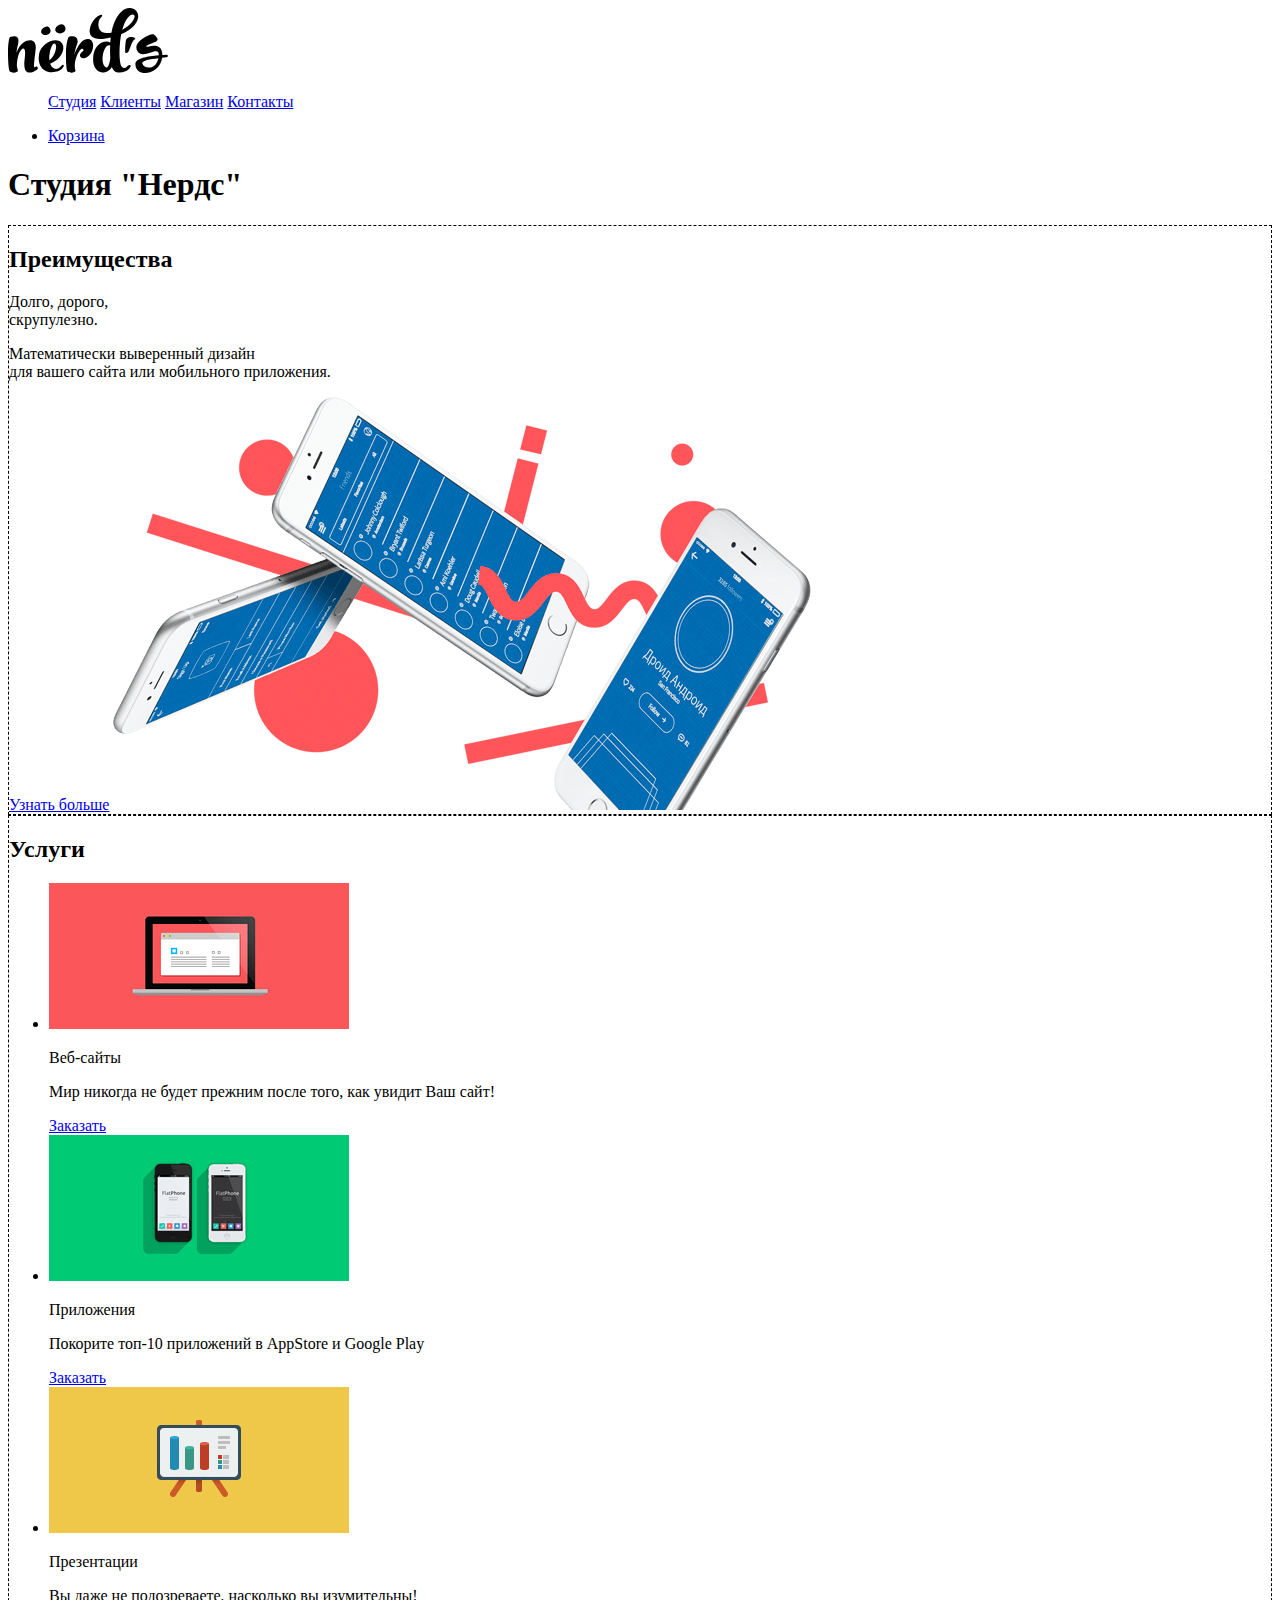
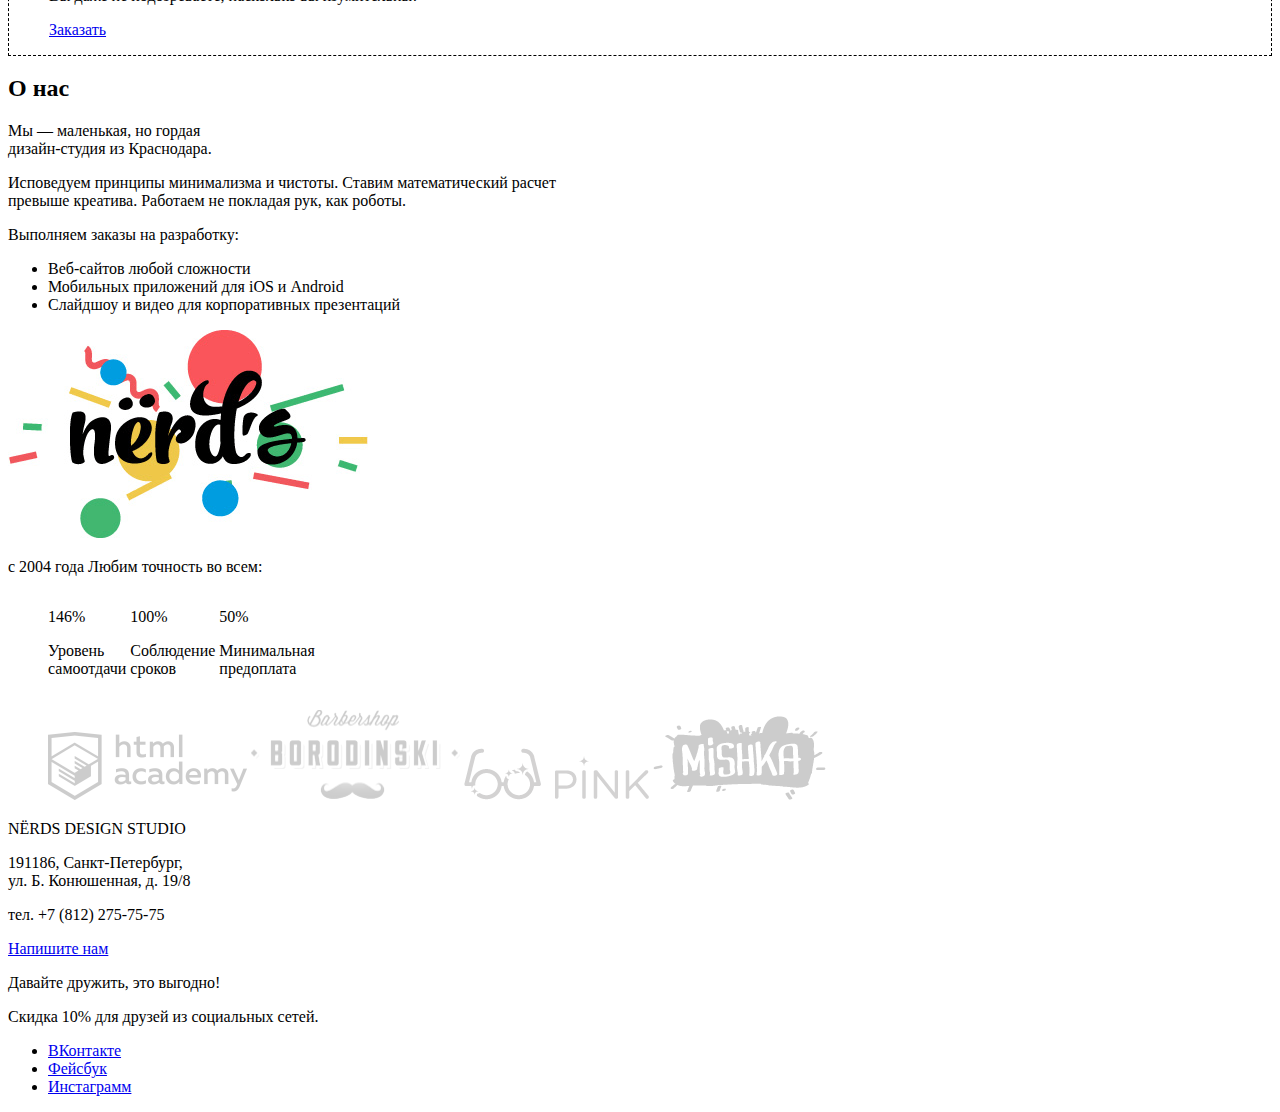
==== index.html @ 36b3d634 "Сделал разметку index.html" ====
<!DOCTYPE html>
<html lang="ru">
<head>
    <meta charset="UTF-8">
    <title>Nerds</title>
    <link rel="stylesheet" href="style.css">
</head>
<body>
    <header class="main-header">
        <a class="main-header-logo" href="index.html">
            <img src="img/logo.svg" width="160" height="65" alt="Логотип студии Нердс">
        </a>
        <nav class="main-navigation">
            <ul class="site-navigation">
                <li><a href="#">Студия</a></li>
                <li><a href="#">Клиенты</a></li>
                <li><a href="#">Магазин</a></li>
                <li><a href="#">Контакты</a></li>
            </ul>
            <ul class="purchase-navigation">
                <li><a href="#">Корзина</a></li>
            </ul>
        </nav>
    </header>

    <main class="container">
        <h1 class="visually-hidden">Студия "Нердс"</h1>
        <section class="features">
            <h2 class="visually-hidden">Преимущества</h2>
            <p>Долго, дорого,<br>скрупулезно.</p>
            <p>Математически выверенный дизайн<br>для вашего сайта или мобильного приложения.</p>
            <a class="button" href="#">Узнать больше</a>
            <a href="#"><img src="img/phones.png"></a>
        </section>

        <section class="services">
            <h2 class="visually-hidden">Услуги</h2>
            <ul>
                <li>
                    <img class="service-logo" src="img/service-1.png" width="300" height="146" alt="Услуга-1">
                    <p class="service-name">Веб-сайты</p>
                    <p class="service-description">Мир никогда не будет прежним после того, как увидит Ваш сайт!</p>
                    <a class="button" href="#">Заказать</a>
                </li>
                <li>
                    <img class="service-logo" src="img/service-2.png" width="300" height="146" alt="Услуга-2">
                    <p class="service-name">Приложения</p>
                    <p class="service-description">Покорите топ-10 приложений в AppStore и Google Play</p>
                    <a class="button" href="#">Заказать</a>
                </li>
                <li>
                    <img class="service-logo" src="img/service-3.png" width="300" height="146" alt="Услуга-3">
                    <p class="service-name">Презентации</p>
                    <p class="service-description">Вы даже не подозреваете, насколько вы изумительны!</p>
                    <a class="button" href="#">Заказать</a>
                </li>
            </ul>
        </section>

        <section class="about">
            <h2 class="visually-hidden">О нас</h2>
            <p>Мы — маленькая, но гордая<br>дизайн-студия из Краснодара.</p>
            <p>Исповедуем принципы минимализма и чистоты. Ставим математический расчет<br>превыше креатива. Работаем не покладая рук, как роботы.</p>
            <p>Выполняем заказы на разработку:</p>
            <ul>
                <li>Веб-сайтов любой сложности</li>
                <li>Мобильных приложений для iOS и Android</li>
                <li>Слайдшоу и видео для корпоративных презентаций</li>
            </ul>
            <img class="about-picture" src="img/about-picture.png" width="360" height="208" alt="Логотип">
            <p>с 2004 года Любим точность во всем:</p>
            <ul class="indicators">
                <li class="indicators-item">
                    <p>146%</p>
                    <p>Уровень<br>самоотдачи</p>
                </li>
                <li class="indicators-item">
                    <p>100%</p>
                    <p>Соблюдение<br>сроков</p>
                </li>
                <li class="indicators-item">
                    <p>50%</p>
                    <p>Минимальная<br>предоплата</p>
                </li>
            </ul>
            <ul class="examples">
                <li class="examples-item"><img src="img/example-logo-1.png" width="199" height="68" alt="Пример сайта"></li>
                <li class="examples-item"><img src="img/example-logo-2.png" width="209" height="90" alt="Пример сайта"></li>
                <li class="examples-item"><img src="img/example-logo-3.png" width="185" height="52" alt="Пример сайта"></li>
                <li class="examples-item"><img src="img/example-logo-4.png" width="173" height="84" alt="Пример сайта"></li>
            </ul>
        </section>
    </main>

    <footer class="main-footer">
        <div class="footer-contacts">
            <p class="contact-header">NЁRDS DESIGN STUDIO</p>
            <p class="contact-address">191186, Санкт-Петербург,<br>ул. Б. Конюшенная, д. 19/8</p>
            <p class="contact-phone">тел. +7 (812) 275-75-75</p>
            <a class="button" href="#">Напишите нам</a>
        </div>

        <div class="footer-social">
            <p class="social-header">Давайте дружить, это выгодно!</p>
            <p class="social-discount">Скидка 10% для друзей из социальных сетей.</p>
            <ul>
                <li><a class="social-button" href="#">ВКонтакте</a> </li>
                <li><a class="social-button" href="#">Фейсбук</a> </li>
                <li><a class="social-button" href="#">Инстаграмм</a> </li>
            </ul>

        </div>
    </footer>
</body>
</html>
---- style.css ----
.site-navigation li {
    display: inline-block;
}

.features {
    border: 1px dashed black;
}

.services {
    border: 1px dashed black;
}

.indicators-item {
    display: inline-block;
}

.examples-item {
    display: inline-block;
}
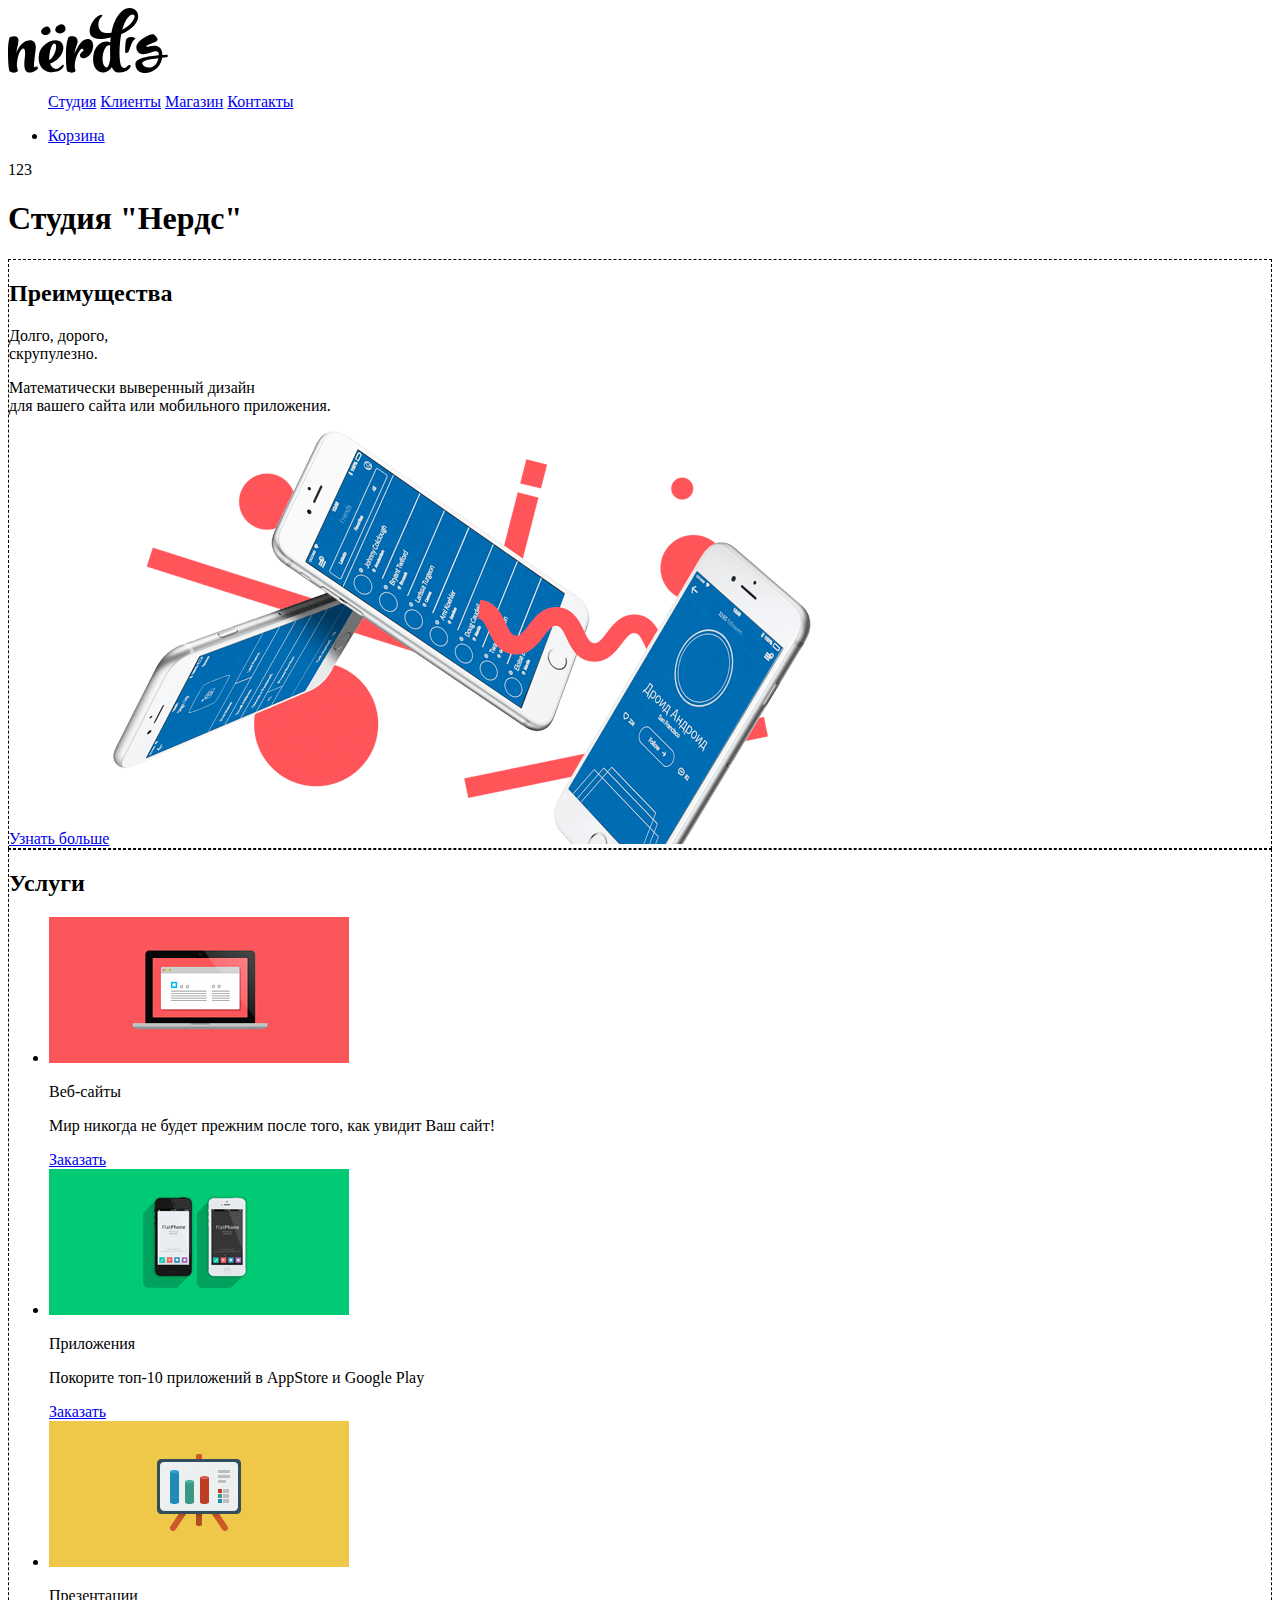
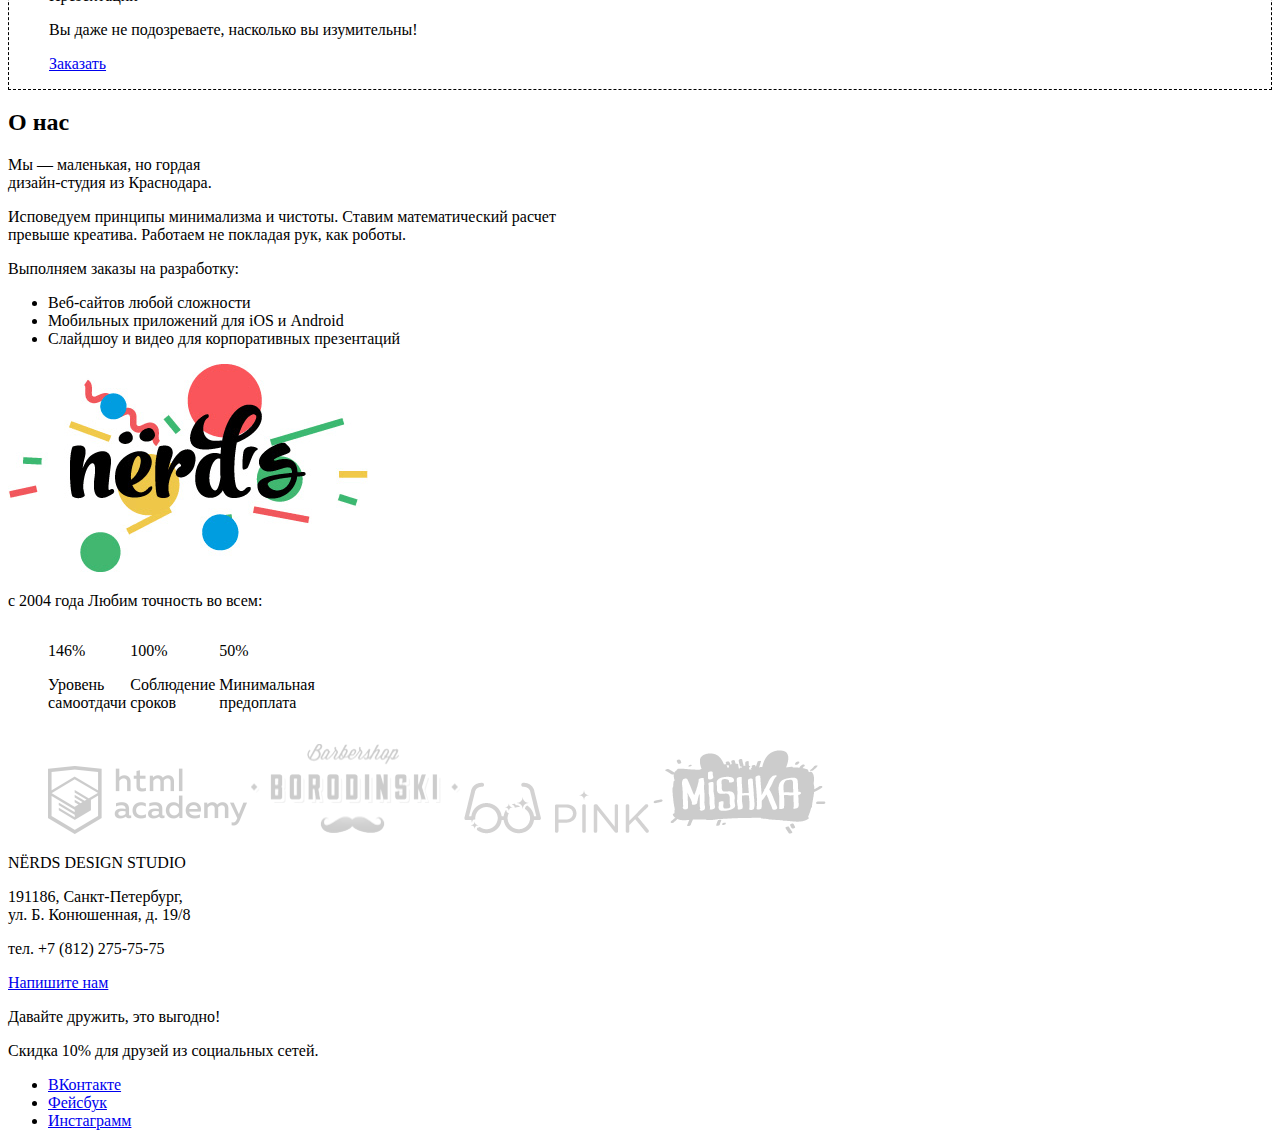
==== commit c43da742: "Еще что-то сделал" ====
--- a/index.html
+++ b/index.html
@@ -22,7 +22,7 @@
             </ul>
         </nav>
     </header>
-
+123
     <main class="container">
         <h1 class="visually-hidden">Студия "Нердс"</h1>
         <section class="features">
--- a/style.css
+++ b/style.css
@@ -16,4 +16,4 @@
 
 .examples-item {
     display: inline-block;
-}+}
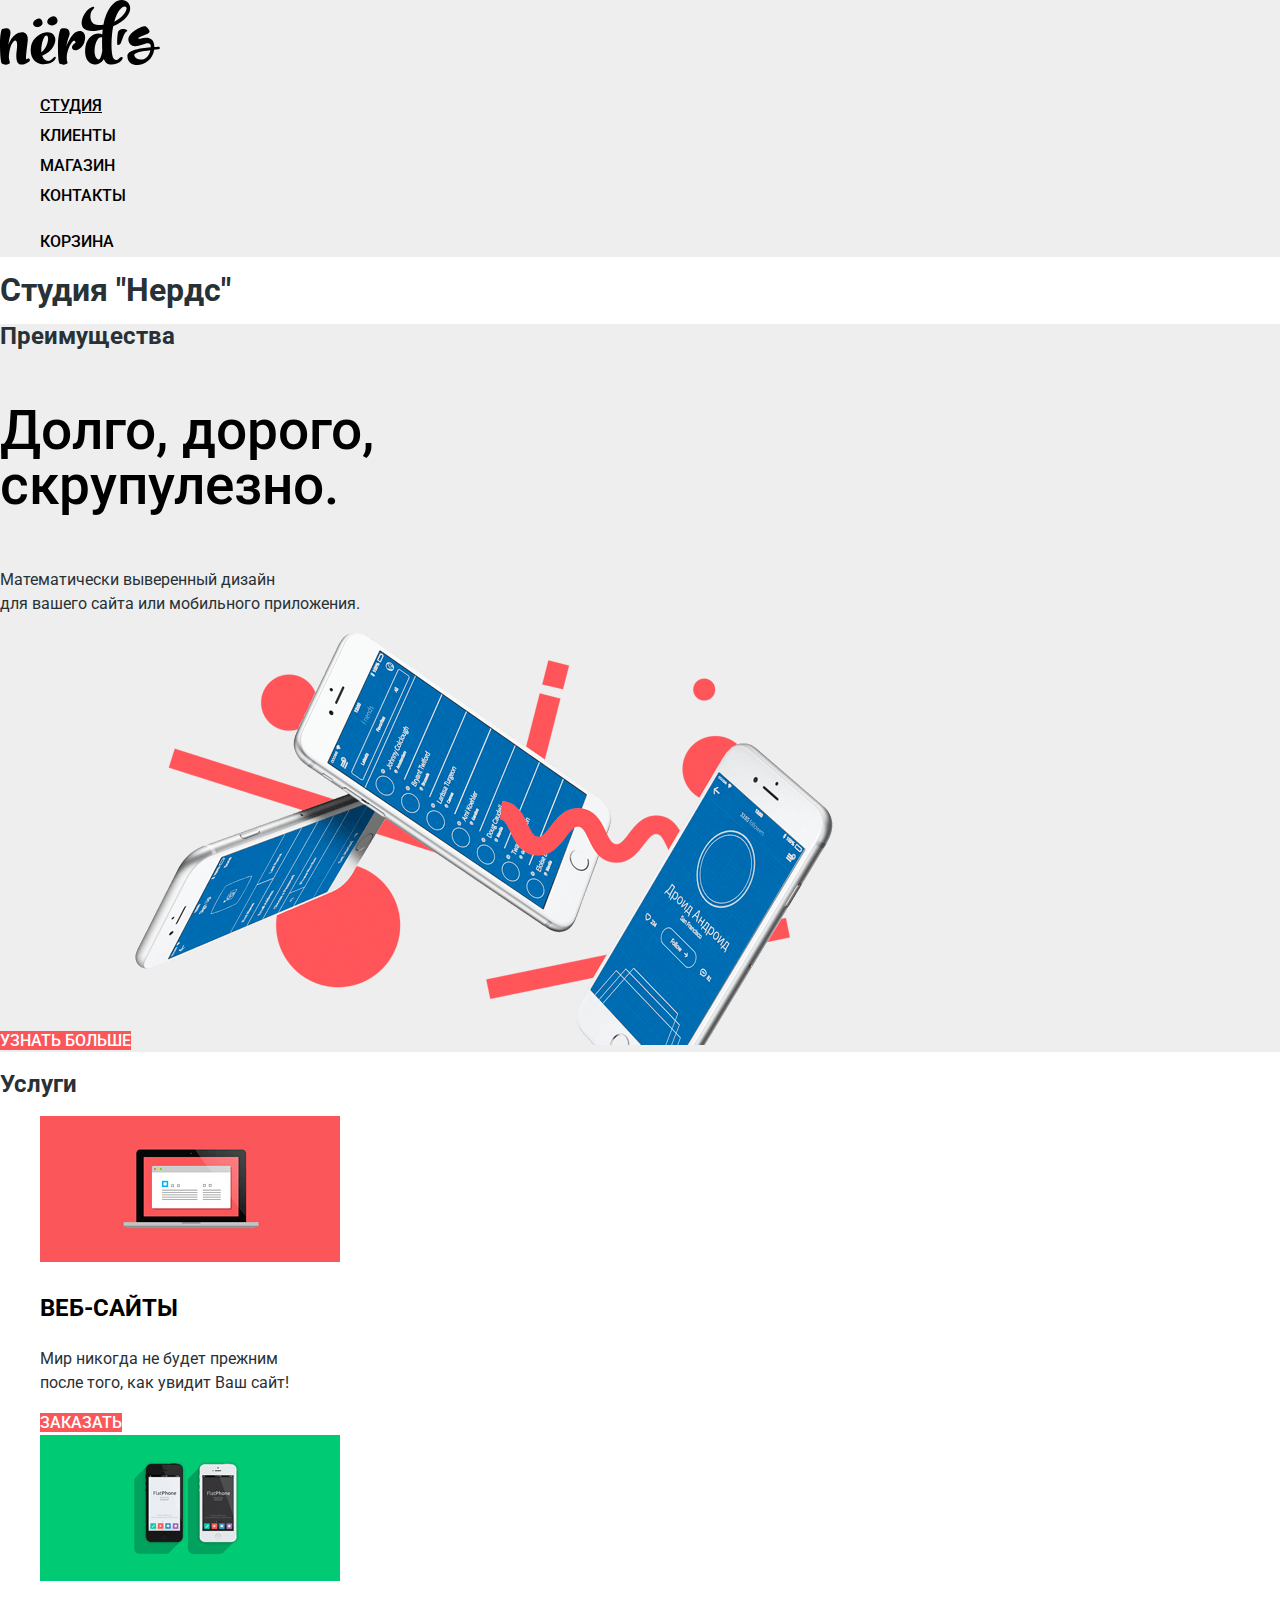
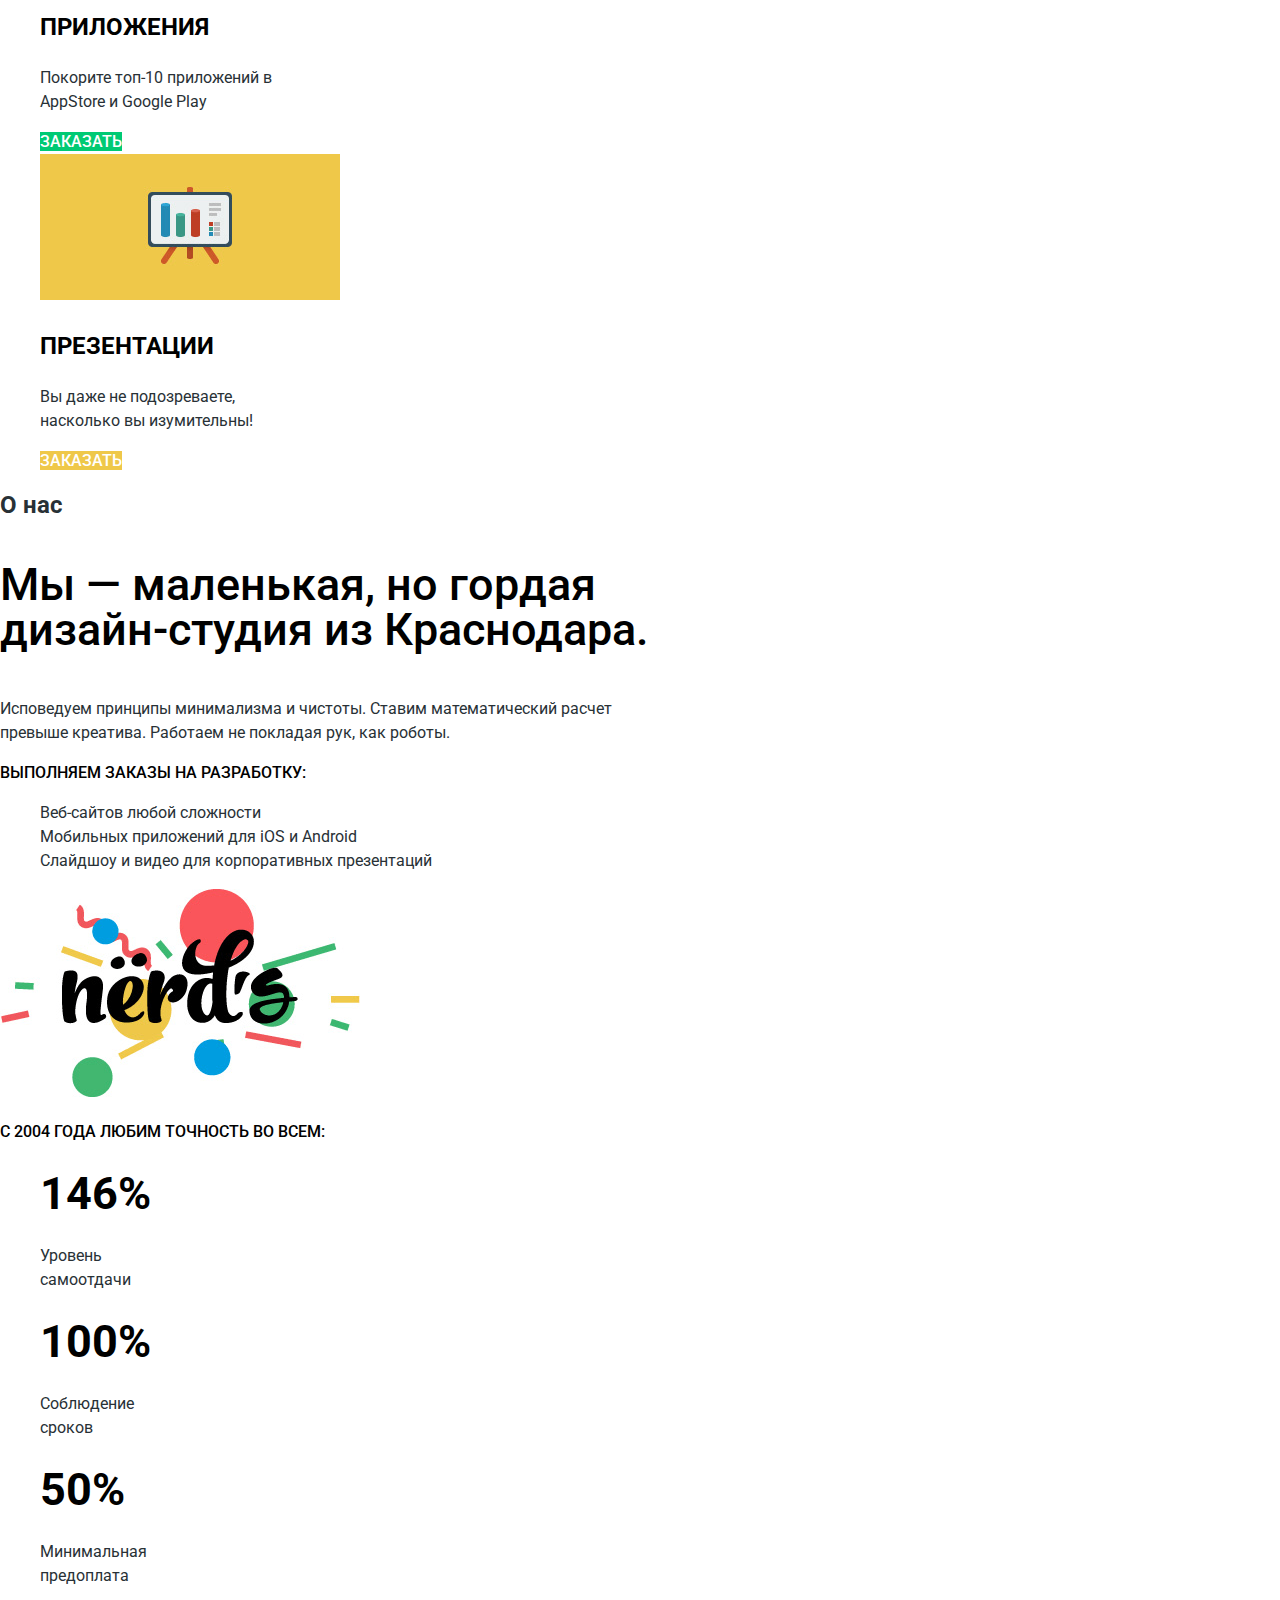
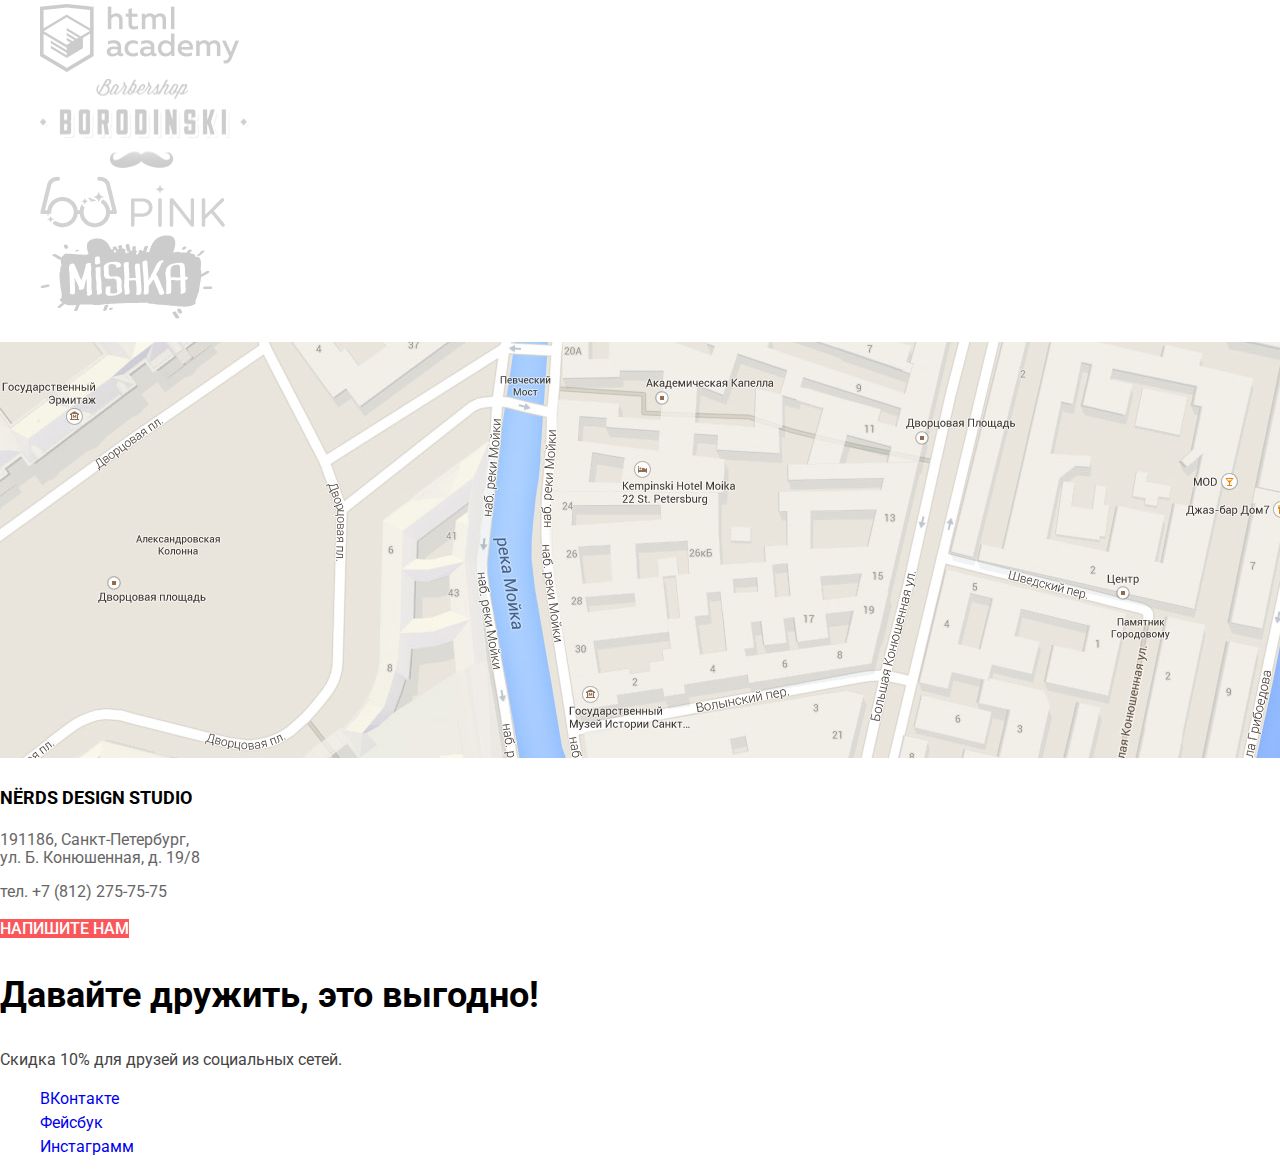
==== commit 8b995b62: "Merge pull request #2 from harisov-r/master" ====
--- a/index.html
+++ b/index.html
@@ -3,16 +3,18 @@
 <head>
     <meta charset="UTF-8">
     <title>Nerds</title>
-    <link rel="stylesheet" href="style.css">
+    <link href="https://fonts.googleapis.com/css?family=Roboto:400,500,700&amp;subset=cyrillic" rel="stylesheet">
+    <link rel="stylesheet" href="css/normalize.css">
+    <link rel="stylesheet" href="css/style.css">
 </head>
 <body>
-    <header class="main-header">
-        <a class="main-header-logo" href="index.html">
-            <img src="img/logo.svg" width="160" height="65" alt="Логотип студии Нердс">
-        </a>
-        <nav class="main-navigation">
+    <header class="primary-header">
+        <nav class="primary-navigation">
+            <a class="primary-header-logo" href="index.html">
+                <img src="img/logo.svg" width="160" height="65" alt="Логотип студии Нердс">
+            </a>
             <ul class="site-navigation">
-                <li><a href="#">Студия</a></li>
+                <li class="site-navigation-current"><a href="#">Студия</a></li>
                 <li><a href="#">Клиенты</a></li>
                 <li><a href="#">Магазин</a></li>
                 <li><a href="#">Контакты</a></li>
@@ -22,64 +24,67 @@
             </ul>
         </nav>
     </header>
-123
+
     <main class="container">
         <h1 class="visually-hidden">Студия "Нердс"</h1>
+
         <section class="features">
             <h2 class="visually-hidden">Преимущества</h2>
-            <p>Долго, дорого,<br>скрупулезно.</p>
+            <p class="slogan-1">Долго, дорого,<br>скрупулезно.</p>
             <p>Математически выверенный дизайн<br>для вашего сайта или мобильного приложения.</p>
-            <a class="button" href="#">Узнать больше</a>
-            <a href="#"><img src="img/phones.png"></a>
+            <a class="button button-main" href="#">Узнать больше</a>
+            <img src="img/phones.png" width="698" height="413">
         </section>
 
-        <section class="services">
-            <h2 class="visually-hidden">Услуги</h2>
-            <ul>
-                <li>
-                    <img class="service-logo" src="img/service-1.png" width="300" height="146" alt="Услуга-1">
-                    <p class="service-name">Веб-сайты</p>
-                    <p class="service-description">Мир никогда не будет прежним после того, как увидит Ваш сайт!</p>
-                    <a class="button" href="#">Заказать</a>
-                </li>
-                <li>
-                    <img class="service-logo" src="img/service-2.png" width="300" height="146" alt="Услуга-2">
-                    <p class="service-name">Приложения</p>
-                    <p class="service-description">Покорите топ-10 приложений в AppStore и Google Play</p>
-                    <a class="button" href="#">Заказать</a>
-                </li>
-                <li>
-                    <img class="service-logo" src="img/service-3.png" width="300" height="146" alt="Услуга-3">
-                    <p class="service-name">Презентации</p>
-                    <p class="service-description">Вы даже не подозреваете, насколько вы изумительны!</p>
-                    <a class="button" href="#">Заказать</a>
-                </li>
-            </ul>
-        </section>
+        <div class="services-columns">
+            <section class="services">
+                <h2 class="visually-hidden">Услуги</h2>
+                <ul class="services-list">
+                    <li class="services-item">
+                        <img class="service-pic" src="img/service-1.png" width="300" height="146" alt="Услуга 1">
+                        <p class="service-name">Веб-сайты</p>
+                        <p class="service-description">Мир никогда не будет прежним<br>после того, как увидит Ваш сайт!</p>
+                        <a class="button button-main" href="#">Заказать</a>
+                    </li>
+                    <li class="services-item">
+                        <img class="service-logo" src="img/service-2.png" width="300" height="146" alt="Услуга 2">
+                        <p class="service-name">Приложения</p>
+                        <p class="service-description">Покорите топ-10 приложений в<br>AppStore и Google Play</p>
+                        <a class="button button-second" href="#">Заказать</a>
+                    </li>
+                    <li class="services-item">
+                        <img class="service-logo" src="img/service-3.png" width="300" height="146" alt="Услуга 3">
+                        <p class="service-name">Презентации</p>
+                        <p class="service-description">Вы даже не подозреваете,<br>насколько вы изумительны!</p>
+                        <a class="button button-third" href="#">Заказать</a>
+                    </li>
+                </ul>
+            </section>
+        </div>
 
         <section class="about">
             <h2 class="visually-hidden">О нас</h2>
-            <p>Мы — маленькая, но гордая<br>дизайн-студия из Краснодара.</p>
+            <p class="slogan-2">Мы — маленькая, но гордая<br>дизайн-студия из Краснодара.</p>
             <p>Исповедуем принципы минимализма и чистоты. Ставим математический расчет<br>превыше креатива. Работаем не покладая рук, как роботы.</p>
-            <p>Выполняем заказы на разработку:</p>
+            <p class="slogan-3">Выполняем заказы на разработку:</p>
             <ul>
                 <li>Веб-сайтов любой сложности</li>
                 <li>Мобильных приложений для iOS и Android</li>
                 <li>Слайдшоу и видео для корпоративных презентаций</li>
             </ul>
             <img class="about-picture" src="img/about-picture.png" width="360" height="208" alt="Логотип">
-            <p>с 2004 года Любим точность во всем:</p>
+            <p class="slogan-3">с 2004 года любим точность во всем:</p>
             <ul class="indicators">
                 <li class="indicators-item">
-                    <p>146%</p>
+                    <p class="percent-number">146%</p>
                     <p>Уровень<br>самоотдачи</p>
                 </li>
                 <li class="indicators-item">
-                    <p>100%</p>
+                    <p class="percent-number">100%</p>
                     <p>Соблюдение<br>сроков</p>
                 </li>
                 <li class="indicators-item">
-                    <p>50%</p>
+                    <p class="percent-number">50%</p>
                     <p>Минимальная<br>предоплата</p>
                 </li>
             </ul>
@@ -92,12 +97,13 @@
         </section>
     </main>
 
-    <footer class="main-footer">
+    <footer class="primary-footer">
         <div class="footer-contacts">
+            <img src="img/map.jpg" width="1440" height="416">
             <p class="contact-header">NЁRDS DESIGN STUDIO</p>
             <p class="contact-address">191186, Санкт-Петербург,<br>ул. Б. Конюшенная, д. 19/8</p>
             <p class="contact-phone">тел. +7 (812) 275-75-75</p>
-            <a class="button" href="#">Напишите нам</a>
+            <a class="button button-main" href="#">Напишите нам</a>
         </div>
 
         <div class="footer-social">
--- a/css/style.css
+++ b/css/style.css
@@ -0,0 +1,396 @@
+/*-------------------------------------------------*/
+/* ДЛЯ ВСЕГО ДОКУМЕНТА
+/*-------------------------------------------------*/
+
+body {
+    margin: 0;
+    padding: 0;
+
+    /* самый часто встречающийся шрифт пишем в body*/
+    font-family: "Roboto", Arial, sans-serif;
+    font-size: 16px;
+    line-height: 24px;
+    font-weight: 400;
+    color: #283136;
+    /*text-transform: uppercase;*/
+
+    background: #ffffff;
+    /*background-image:  url("../img/bg.jpg");*/
+    /*background-position: top center;*/
+    /*background-repeat: no-repeat;*/
+}
+
+a {
+    text-decoration: none; /*ссылка - без подчеркивания*/
+}
+
+
+.button {
+    font-family: "Roboto", Arial, sans-serif;
+    font-size: 16px;
+    line-height: 18px;
+    font-weight: 500;
+    color: #ffffff;
+
+    text-align: center;
+    vertical-align: middle;
+    text-transform: uppercase;
+
+    background-color: black; /*#fb565a;*/
+    border: none;
+}
+
+.button-main {
+    background-color: #fb565a;
+}
+
+.button-main:hover,
+.button-main:focus {
+    background-color: #e74246;
+}
+
+.button-main:active {
+    background-color: #d7373b;
+}
+
+/*--------------------------------------------*/
+
+.button-second {
+    background-color: #00ca74;
+}
+
+.button-second:hover,
+.button-second:focus {
+    background-color: #00bc6c;
+}
+
+.button-second:active {
+    background-color: #00aa62;
+}
+
+/*--------------------------------------------*/
+
+.button-third {
+    background-color: #efc849;
+}
+
+.button-third:hover,
+.button-third:focus {
+    background-color: #eab534;
+}
+
+.button-third:active {
+    background-color: #e5a722;
+}
+
+/*-------------------------------------------------*/
+/* HEADER
+/*-------------------------------------------------*/
+.primary-navigation {
+    font-size: 16px;
+    line-height: 30px;
+    color: #000000;
+
+    background-color: #eeeeee;
+}
+
+.site-navigation,
+.purchase-navigation {
+    list-style: none; /*убрали маркер у списка (точечку)*/
+}
+
+.site-navigation a,
+.purchase-navigation a {
+    color: #000000; /*ссылки не наследуют цвет от текста, им отдельно задается цвет*/
+    font-weight: 500;
+    text-transform: uppercase;
+}
+
+.site-navigation a:hover,
+.site-navigation a:focus,
+.purchase-navigation a:hover,
+.purchase-navigation a:focus {
+    color: #fb565a; /* при наведении на ссылку - чтобы красным*/
+}
+
+.site-navigation-current {
+    text-decoration: underline; /*ссылка - c подчеркиванием*/
+}
+
+/*-------------------------------------------------*/
+/* end of HEADER
+/*-------------------------------------------------*/
+
+/*-------------------------------------------------*/
+/* MAIN
+/*-------------------------------------------------*/
+
+.features {
+    background-color: #eeeeee;
+}
+
+.slogan-1 {
+    font-weight: 500;
+    font-size: 55px;
+    line-height: 55px;
+    color: #000000;
+}
+
+.slogan-2 {
+    font-weight: 500;
+    font-size: 45px;
+    line-height: 45px;
+    color: #000000;
+}
+
+.slogan-3 {
+    font-weight: 500;
+    font-size: 16px;
+    line-height: 24px;
+    color: #000000;
+    text-transform: uppercase;
+}
+
+.services-list {
+    list-style: none; /*убрали маркер у списка (точечку)*/
+}
+
+.services-item {
+    text-align: left;
+}
+
+.service-name{
+    font-size: 24px;
+    line-height: 30px;
+    color: #000000;
+    font-weight: 700;
+    text-transform: uppercase;
+}
+
+/*---- секция About ----*/
+.about li {
+    list-style: none; /*убрали маркер у списка (точечку)*/
+}
+
+.percent-number {
+    font-size: 45px;
+    line-height: 10px;
+    color: #000000;
+    font-weight: 700;
+
+}
+
+/*---- окончание секции About ----*/
+
+/*-------------------------------------------------*/
+/* end of MAIN
+/*-------------------------------------------------*/
+
+
+/*-------------------------------------------------*/
+/* FOOTER
+/*-------------------------------------------------*/
+
+.footer-contacts {
+    background-color: #ffffff;
+}
+
+.contact-header {
+    font-size: 18px;
+    line-height: 30px;
+    color: #000000;
+    font-weight: 700;
+}
+
+.contact-address,
+.contact-phone {
+    font-size: 16px;
+    line-height: 18px;
+    color: #666666;
+    font-weight: 400;
+}
+
+.social-header {
+    font-size: 36px;
+    line-height: 36px;
+    color: #000000;
+    font-weight: 700;
+}
+
+.social-discount {
+    font-size: 16px;
+    line-height: 22px;
+    color: #444444;
+    font-weight: 400;
+}
+
+.footer-social li{
+    list-style: none; /*убрали маркер у списка (точечку)*/
+}
+
+
+/*-------------------------------------------------------------*/
+/* Стиль для внутренних страниц*/
+/*-------------------------------------------------------------*/
+
+/*.inner-page {*/
+    /*color: #000000;*/
+
+    /*background-color: #f9f6f3;*/
+    /*background-image: url("../img/pattern-light.jpg");*/
+    /*background-position: 0 0;*/
+    /*background-repeat: repeat;*/
+/*}*/
+
+/*.page-title {*/
+    /*font-size: 30px;*/
+    /*line-height: 42px;*/
+/*}*/
+
+/*.breadcrumbs {*/
+    /*list-style-type: none;*/
+/*}*/
+
+/*.breadcrumbs a {*/
+    /*color: #000000; !*ссылки не наследуют цвет от текста, им отдельно задается цвет*!*/
+/*}*/
+
+/*.breadcrumbs a:hover,*/
+/*.breadcrumbs a:focus {*/
+    /*text-decoration: underline;*/
+/*}*/
+
+/*.breadcrumbs-current {*/
+    /*color: #aba9a7;*/
+/*}*/
+
+/*.filters fieldset {*/
+    /*border: none;*/
+/*}*/
+
+/*.filters legend {*/
+    /*font-size: 24px;*/
+    /*line-height: 30px;*/
+/*}*/
+
+/*.filters ul {*/
+    /*list-style: none;*/
+    /*line-height: 18px;*/
+/*}*/
+
+/*.filters label:hover,*/
+/*.filters label:focus {*/
+    /*color: #663d15;*/
+/*}*/
+
+/*.filter-input:disabled + label {*/
+    /*color: #000000;*/
+    /*opacity: 0.5;*/
+/*}*/
+
+/*.catalog ul {*/
+    /*list-style: none;*/
+/*}*/
+
+/*.catalog-item {*/
+    /*background-color: #f8f8f8;*/
+    /*box-shadow: 0 0 10px rgba(0, 0, 0, 0.1);*/
+/*}*/
+
+/*.catalog-item:hover {*/
+    /*box-shadow: 0 0 10px rgba(0, 0, 0, 0.2); !* тень немного усилили*!*/
+/*}*/
+
+/*.catalog-category {*/
+    /*text-transform: none;*/
+/*}*/
+
+/*.catalog-item h3 {*/
+    /*color: #000000;*/
+    /*font-size: 14px;*/
+    /*line-height: 18px;*/
+/*}*/
+
+/*.catalog-item-price b {*/
+    /*font-size:14px;*/
+    /*line-height: 20px;*/
+    /*text-align: center;*/
+    /*background-color: #e5e5e5;*/
+/*}*/
+
+/*.catalog-item-price  .button {*/
+    /*line-height: 20px;*/
+    /*color: #ffffff;*/
+/*}*/
+
+/*.product-photos ul,*/
+/*.product-info ul {*/
+    /*list-style-type: none;*/
+/*}*/
+
+/*.product-info h3 {*/
+    /*font-size: 24px;*/
+    /*line-height: 30px;*/
+/*}*/
+
+/*.product-photo-preview li {*/
+    /*box-shadow: 0 0 10px 2px rgba(0, 0, 0, 0.1);*/
+/*}*/
+
+/*.product-photo-preview li:hover {*/
+    /*box-shadow: 0 0 10px rgba(0, 0, 0, 0.2); !* тень немного усилили*!*/
+/*}*/
+
+/*.product-photo-full {*/
+    /*box-shadow: 0 0 10px 2px rgba(0, 0, 0, 0.1);*/
+/*}*/
+
+/*.product-article-number {*/
+    /*text-align: right;*/
+    /*color: #aeaeae;*/
+/*}*/
+
+/*.product-price b {*/
+    /*font-size:14px;*/
+    /*line-height: 20px;*/
+    /*text-align: center;*/
+    /*background-color: #e5e5e5;*/
+/*}*/
+
+/*.product-price .button {*/
+    /*line-height: 20px;*/
+    /*color: #ffffff;*/
+/*}*/
+
+/*.kit-item {*/
+    /*font-size: 14px;*/
+    /*line-height: 24px;*/
+/*}*/
+
+/*.pagination-item a{*/
+    /*color: #ffffff;*/
+    /*background-color: #000000;*/
+/*}*/
+
+/*.pagination-item a:hover,*/
+/*.pagination-item a:active,*/
+/*.pagination-item a:focus {*/
+    /*color: #ffffff;*/
+    /*background-color: #663d15;*/
+/*}*/
+
+/*.pagination-item-current a{*/
+    /*color: #000000;*/
+    /*background-color: #ffffff;*/
+/*}*/
+
+/*.pagination-item a:hover,*/
+/*.pagination-item a:active,*/
+/*.pagination-item a:focus {*/
+    /*color: #000000;*/
+    /*background-color: #ffffff;*/
+/*}*/
+
+/* ----------------------------------*/
+/* окончание секции "Стиль для внутренних страниц" */
+/* ----------------------------------*/
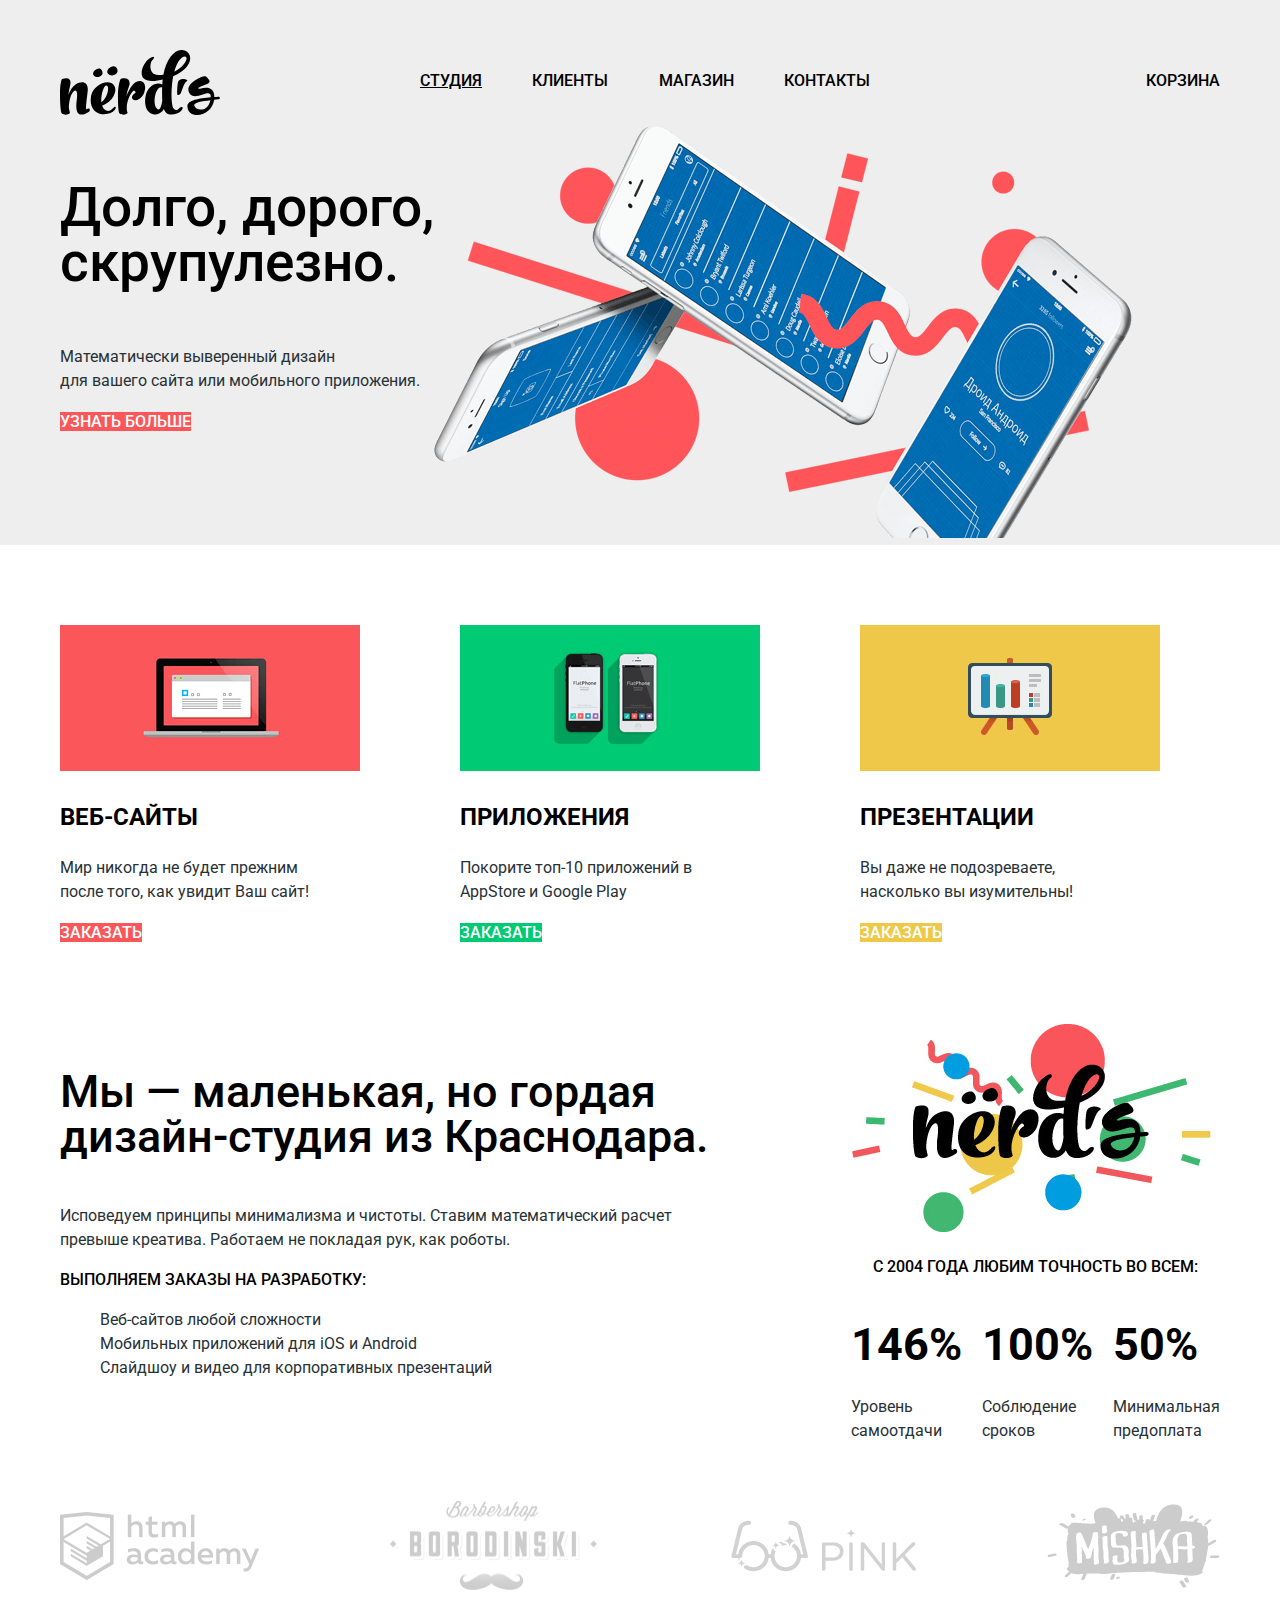
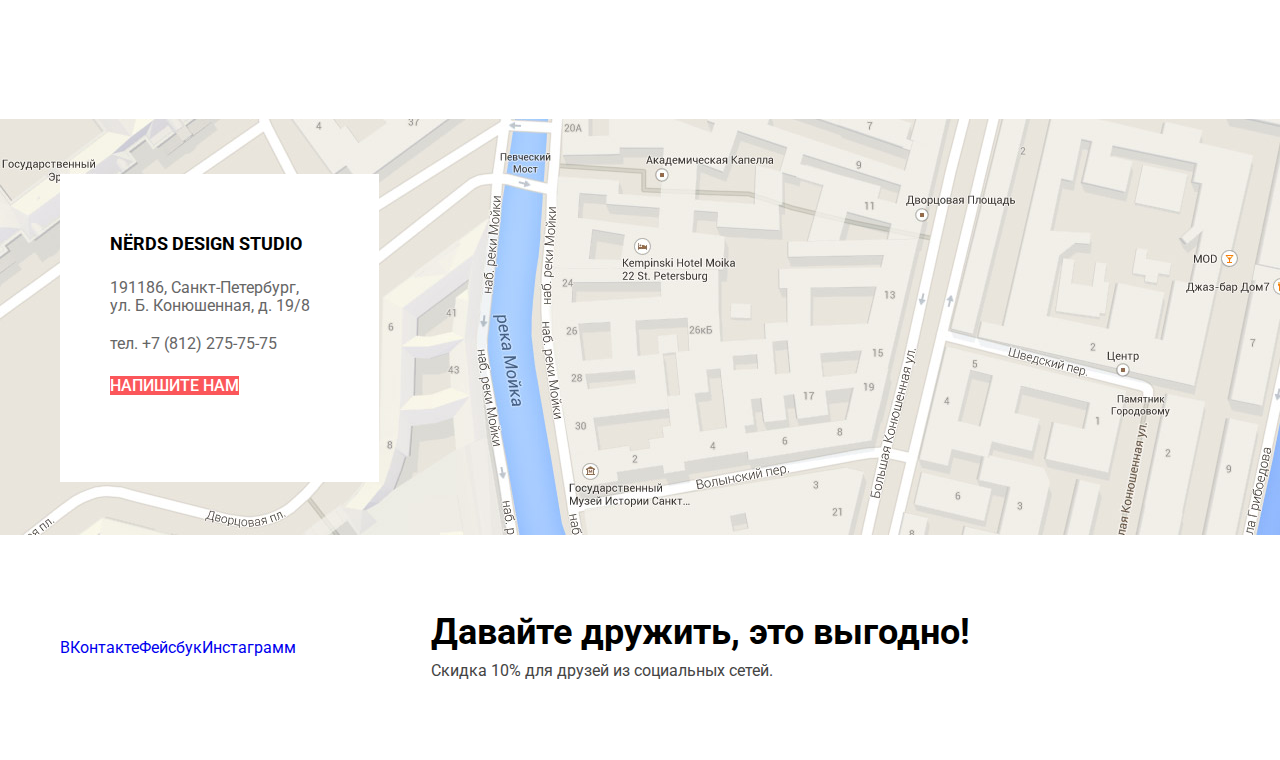
==== commit dcf24eed: "Сделал крупную сетку для index и catalog" ====
--- a/index.html
+++ b/index.html
@@ -8,42 +8,56 @@
     <link rel="stylesheet" href="css/style.css">
 </head>
 <body>
-    <header class="primary-header">
-        <nav class="primary-navigation">
-            <a class="primary-header-logo" href="index.html">
-                <img src="img/logo.svg" width="160" height="65" alt="Логотип студии Нердс">
-            </a>
-            <ul class="site-navigation">
-                <li class="site-navigation-current"><a href="#">Студия</a></li>
-                <li><a href="#">Клиенты</a></li>
-                <li><a href="#">Магазин</a></li>
-                <li><a href="#">Контакты</a></li>
-            </ul>
-            <ul class="purchase-navigation">
-                <li><a href="#">Корзина</a></li>
-            </ul>
+    <header class="first-header">
+        <nav class="first-header-navigation">
+            <div class="centraler"> <!-- обертка-центровщик -->
+                <div class="first-header-navigation-wrapper"> <!-- еще одна обертка -->
+                    <a class="first-header-logo" href="index.html">
+                        <img src="img/logo.svg" width="160" height="65" alt="Логотип студии Нердс">
+                    </a>
+
+                    <ul class="site-navigation">
+                        <li class="site-navigation-current"><a href="#">Студия</a></li>
+                        <li><a href="#">Клиенты</a></li>
+                        <li><a href="#">Магазин</a></li>
+                        <li><a href="#">Контакты</a></li>
+                    </ul>
+                    <ul class="purchase-navigation">
+                        <li><a href="#">Корзина</a></li>
+                    </ul>
+                </div>
+            </div>
         </nav>
     </header>
 
-    <main class="container">
+    <main>
         <h1 class="visually-hidden">Студия "Нердс"</h1>
 
         <section class="features">
-            <h2 class="visually-hidden">Преимущества</h2>
-            <p class="slogan-1">Долго, дорого,<br>скрупулезно.</p>
-            <p>Математически выверенный дизайн<br>для вашего сайта или мобильного приложения.</p>
-            <a class="button button-main" href="#">Узнать больше</a>
-            <img src="img/phones.png" width="698" height="413">
+            <div class="centraler"> <!-- обертка-центровщик -->
+                <div class="features-columns">
+                    <div class="features-column1">
+                        <h2 class="visually-hidden">Преимущества</h2>
+                        <p class="slogan-1">Долго, дорого,<br>скрупулезно.</p>
+                        <p>Математически выверенный дизайн<br>для вашего сайта или мобильного приложения.</p>
+                        <a class="button button-main" href="#">Узнать больше</a>
+                    </div>
+                    <div class="features-column2">
+                        <img src="img/phones.png" width="698" height="413">
+                    </div>
+                </div>
+            </div>
         </section>
 
-        <div class="services-columns">
-            <section class="services">
+        <section class="services">
+            <div class="centraler"> <!-- обертка-центровщик -->
                 <h2 class="visually-hidden">Услуги</h2>
                 <ul class="services-list">
                     <li class="services-item">
                         <img class="service-pic" src="img/service-1.png" width="300" height="146" alt="Услуга 1">
                         <p class="service-name">Веб-сайты</p>
-                        <p class="service-description">Мир никогда не будет прежним<br>после того, как увидит Ваш сайт!</p>
+                        <p class="service-description">Мир никогда не будет прежним<br>после того, как увидит Ваш сайт!
+                        </p>
                         <a class="button button-main" href="#">Заказать</a>
                     </li>
                     <li class="services-item">
@@ -59,62 +73,89 @@
                         <a class="button button-third" href="#">Заказать</a>
                     </li>
                 </ul>
-            </section>
-        </div>
+            </div>
+        </section>
 
         <section class="about">
-            <h2 class="visually-hidden">О нас</h2>
-            <p class="slogan-2">Мы — маленькая, но гордая<br>дизайн-студия из Краснодара.</p>
-            <p>Исповедуем принципы минимализма и чистоты. Ставим математический расчет<br>превыше креатива. Работаем не покладая рук, как роботы.</p>
-            <p class="slogan-3">Выполняем заказы на разработку:</p>
-            <ul>
-                <li>Веб-сайтов любой сложности</li>
-                <li>Мобильных приложений для iOS и Android</li>
-                <li>Слайдшоу и видео для корпоративных презентаций</li>
-            </ul>
-            <img class="about-picture" src="img/about-picture.png" width="360" height="208" alt="Логотип">
-            <p class="slogan-3">с 2004 года любим точность во всем:</p>
-            <ul class="indicators">
-                <li class="indicators-item">
-                    <p class="percent-number">146%</p>
-                    <p>Уровень<br>самоотдачи</p>
-                </li>
-                <li class="indicators-item">
-                    <p class="percent-number">100%</p>
-                    <p>Соблюдение<br>сроков</p>
-                </li>
-                <li class="indicators-item">
-                    <p class="percent-number">50%</p>
-                    <p>Минимальная<br>предоплата</p>
-                </li>
-            </ul>
-            <ul class="examples">
-                <li class="examples-item"><img src="img/example-logo-1.png" width="199" height="68" alt="Пример сайта"></li>
-                <li class="examples-item"><img src="img/example-logo-2.png" width="209" height="90" alt="Пример сайта"></li>
-                <li class="examples-item"><img src="img/example-logo-3.png" width="185" height="52" alt="Пример сайта"></li>
-                <li class="examples-item"><img src="img/example-logo-4.png" width="173" height="84" alt="Пример сайта"></li>
-            </ul>
+            <div class="centraler"> <!-- обертка-центровщик -->
+                <h2 class="visually-hidden">О нас</h2>
+
+                <div class="about-columns">
+                    <div class="about-column">
+                        <p class="slogan-2">Мы — маленькая, но гордая<br>дизайн-студия из Краснодара.</p>
+                        <p>Исповедуем принципы минимализма и чистоты. Ставим математический расчет<br>превыше креатива.
+                            Работаем
+                            не покладая рук, как роботы.</p>
+                        <p class="slogan-3">Выполняем заказы на разработку:</p>
+                        <ul>
+                            <li>Веб-сайтов любой сложности</li>
+                            <li>Мобильных приложений для iOS и Android</li>
+                            <li>Слайдшоу и видео для корпоративных презентаций</li>
+                        </ul>
+                    </div>
+
+                    <div class="about-column">
+                        <img class="about-picture" src="img/about-picture.png" width="360" height="208" alt="Логотип">
+                        <p class="slogan-4">с 2004 года любим точность во всем:</p>
+                        <ul class="indicators">
+                            <li class="indicators-item">
+                                <p class="percent-number">146%</p>
+                                <p>Уровень<br>самоотдачи</p>
+                            </li>
+                            <li class="indicators-item">
+                                <p class="percent-number">100%</p>
+                                <p>Соблюдение<br>сроков</p>
+                            </li>
+                            <li class="indicators-item">
+                                <p class="percent-number">50%</p>
+                                <p>Минимальная<br>предоплата</p>
+                            </li>
+                        </ul>
+                    </div>
+                </div>
+
+                <ul class="examples">
+                    <li class="examples-item"><img src="img/example-logo-1.png" width="199" height="68" alt="Пример сайта">
+                    </li>
+                    <li class="examples-item"><img src="img/example-logo-2.png" width="209" height="90" alt="Пример сайта">
+                    </li>
+                    <li class="examples-item"><img src="img/example-logo-3.png" width="185" height="52" alt="Пример сайта">
+                    </li>
+                    <li class="examples-item"><img src="img/example-logo-4.png" width="173" height="84" alt="Пример сайта">
+                    </li>
+                </ul>
+
         </section>
     </main>
 
-    <footer class="primary-footer">
-        <div class="footer-contacts">
-            <img src="img/map.jpg" width="1440" height="416">
-            <p class="contact-header">NЁRDS DESIGN STUDIO</p>
-            <p class="contact-address">191186, Санкт-Петербург,<br>ул. Б. Конюшенная, д. 19/8</p>
-            <p class="contact-phone">тел. +7 (812) 275-75-75</p>
-            <a class="button button-main" href="#">Напишите нам</a>
+    <footer class="first-footer">
+        <div class="backgound-map">
+            <div class="centraler"> <!-- обертка-центровщик -->
+                <div class="footer-contacts">
+                    <p class="contact-header">NЁRDS DESIGN STUDIO</p>
+                    <p class="contact-address">191186, Санкт-Петербург,<br>ул. Б. Конюшенная, д. 19/8</p>
+                    <p class="contact-phone">тел. +7 (812) 275-75-75</p>
+                    <a class="button button-main" href="#">Напишите нам</a>
+                </div>
+            </div>
         </div>
 
         <div class="footer-social">
-            <p class="social-header">Давайте дружить, это выгодно!</p>
-            <p class="social-discount">Скидка 10% для друзей из социальных сетей.</p>
-            <ul>
-                <li><a class="social-button" href="#">ВКонтакте</a> </li>
-                <li><a class="social-button" href="#">Фейсбук</a> </li>
-                <li><a class="social-button" href="#">Инстаграмм</a> </li>
-            </ul>
-
+            <div class="centraler"> <!-- обертка-центровщик -->
+                <div class="footer-social-columns">
+                    <div class="footer-social-column">
+                        <ul>
+                            <li><a class="social-button" href="#">ВКонтакте</a></li>
+                            <li><a class="social-button" href="#">Фейсбук</a></li>
+                            <li><a class="social-button" href="#">Инстаграмм</a></li>
+                        </ul>
+                    </div>
+                    <div class="footer-social-column">
+                        <p class="social-header">Давайте дружить, это выгодно!</p>
+                        <p class="social-discount">Скидка 10% для друзей из социальных сетей.</p>
+                    </div>
+                </div>
+            </div>
         </div>
     </footer>
 </body>
--- a/css/style.css
+++ b/css/style.css
@@ -1,6 +1,37 @@
 /*-------------------------------------------------*/
 /* ДЛЯ ВСЕГО ДОКУМЕНТА
 /*-------------------------------------------------*/
+
+/*Шрифт:*/
+/*400 - Regular*/
+/*500 - Medium*/
+/*700 - Bold*/
+
+/*-----------------------------------------*/
+/* специальный класс для скрытия элементов */
+/*-----------------------------------------*/
+.visually-hidden {
+    /* Удаляем элемент из потока документа */
+    position: absolute;
+    /* Временное решение для неверно произносимого, размазанного текста */
+    white-space: nowrap;
+    /* Устанавливаем минимально возможный размер (некоторые скринридеры игнорируют элементы с нулевой высотой и шириной) */
+    width: 1px;
+    height: 1px;
+    /* Скрываем вылезающий за границы контент */
+    overflow: hidden;
+    /* Сбрасываем любые свойства, которые могут повлиять на размер элемента */
+    border: 0;
+    padding: 0;
+    /* Вырезаем ту часть контента, которая должна отображаться. */
+    /* Устаревшее свойство clip для старых браузеров */
+    clip: rect(0 0 0 0);
+    /* clip-path для новых браузеров. inset(50%) определяет область вставки, которая позволит контенту исчезнуть.  */
+    clip-path: inset(50%);
+    /* Похоже, никто до конца не понимает, почему тут margin: -1px. Кроме того, это приводит к проблемам (читай: https://github.com/h5bp/html5-boilerplate/issues/1985). */
+    margin: -1px;
+}
+/*--------------------------------------*/
 
 body {
     margin: 0;
@@ -83,20 +114,57 @@
     background-color: #e5a722;
 }
 
+.centraler { /*доп.контейнер для центрирования ("центровщик")*/
+    width: 1160px;
+    margin-left: auto;
+    margin-right: auto;
+    padding-left: 10px;
+    padding-right: 10px;
+    /*border: 0 1px dashed red;*/
+}
+
+li {
+    list-style: none; /*убрали маркер у списка (точечку)*/
+}
+
+
 /*-------------------------------------------------*/
 /* HEADER
 /*-------------------------------------------------*/
-.primary-navigation {
+
+.first-header {
+    padding-top: 50px;
+    min-width: 1180px;
+    background-color: #eeeeee;
+}
+
+.first-header-navigation {
     font-size: 16px;
     line-height: 30px;
     color: #000000;
-
-    background-color: #eeeeee;
+}
+
+.first-header-navigation-wrapper {
+    display: flex;
 }
 
 .site-navigation,
 .purchase-navigation {
     list-style: none; /*убрали маркер у списка (точечку)*/
+    display: flex;
+    justify-content: space-between;
+}
+
+.site-navigation {
+    width: 450px;
+    padding: 0;
+    margin-left: 200px;
+    /*margin-right: 240px;*/
+}
+
+
+.purchase-navigation {
+    margin-left: auto;
 }
 
 .site-navigation a,
@@ -125,8 +193,18 @@
 /* MAIN
 /*-------------------------------------------------*/
 
+/*---- секция features ----*/
+
 .features {
     background-color: #eeeeee;
+    margin: 0;
+    padding: 0;
+    min-width: 1180px;
+    margin-bottom: 80px;
+}
+
+.features-columns {
+    display: flex;
 }
 
 .slogan-1 {
@@ -143,6 +221,81 @@
     color: #000000;
 }
 
+
+
+
+/*---- секция services ----*/
+
+.services {
+    margin: 0;
+    padding: 0;
+    min-width: 1180px;
+    margin-bottom: 80px;
+}
+
+
+.services-list {
+    list-style: none; /*убрали маркер у списка (точечку)*/
+    margin: 0;
+    padding: 0;
+    display: flex;
+}
+
+.services-item {
+    text-align: left;
+    margin-right: 100px;
+}
+
+.services-item:nth-child(3) { /*у третьего элемента сбрасываем правую границу (отступ)*/
+    margin-right: 0;
+}
+
+.service-name{
+    font-size: 24px;
+    line-height: 30px;
+    color: #000000;
+    font-weight: 700;
+    text-transform: uppercase;
+}
+
+/*---- секция About ----*/
+
+.about {
+    margin: 0;
+    padding: 0;
+    min-width: 1180px;
+    margin-bottom: 80px;
+}
+
+.about-columns {
+    display: flex;
+}
+
+.about-column:nth-child(2) {
+    margin-left: auto;
+}
+
+.indicators {
+    margin: 0;
+    padding: 0;
+    display: flex;
+}
+
+.indicators li {
+    margin-right: 20px;
+}
+
+.indicators li:nth-child(3) { /*у третьего элемента сбрасываем правую границу (отступ)*/
+    margin-right: 0;
+}
+
+.percent-number {
+    font-size: 45px;
+    line-height: 10px;
+    color: #000000;
+    font-weight: 700;
+}
+
 .slogan-3 {
     font-weight: 500;
     font-size: 16px;
@@ -151,32 +304,22 @@
     text-transform: uppercase;
 }
 
-.services-list {
-    list-style: none; /*убрали маркер у списка (точечку)*/
-}
-
-.services-item {
-    text-align: left;
-}
-
-.service-name{
-    font-size: 24px;
-    line-height: 30px;
-    color: #000000;
-    font-weight: 700;
+.slogan-4 {
+    font-weight: 500;
+    font-size: 16px;
+    line-height: 24px;
+    color: #000000;
     text-transform: uppercase;
-}
-
-/*---- секция About ----*/
-.about li {
-    list-style: none; /*убрали маркер у списка (точечку)*/
-}
-
-.percent-number {
-    font-size: 45px;
-    line-height: 10px;
-    color: #000000;
-    font-weight: 700;
+    text-align: center;
+}
+
+.examples {
+    margin: 0;
+    padding: 0;
+    height: 180px;
+    display: flex;
+    justify-content: space-between;
+    align-items: center;
 
 }
 
@@ -191,9 +334,33 @@
 /* FOOTER
 /*-------------------------------------------------*/
 
+.backgound-map {
+    box-sizing: border-box;
+    height: 416px;
+    min-width: 1180px;
+    padding-top: 55px;
+    background-color: #eeeeee;
+    background-image:  url("../img/map.jpg");
+
+}
+
 .footer-contacts {
+    box-sizing: border-box;
+    width: 319px;
+    height: 308px;
+    padding-left: 50px;
+    padding-top: 55px;
     background-color: #ffffff;
 }
+
+.footer-contacts p {
+    margin: 0;
+    padding: 0;
+    margin-bottom: 20px;
+}
+
+
+
 
 .contact-header {
     font-size: 18px;
@@ -210,11 +377,44 @@
     font-weight: 400;
 }
 
+
+
+.footer-social-columns {
+    margin: 0;
+    padding: 0;
+    height: 225px;
+    display: flex;
+    align-items: center;
+}
+
+.footer-social-column {
+    margin: 0;
+    padding: 0;
+}
+
+.footer-social-column:nth-child(1) {
+    margin-right: 135px;
+
+}
+
+.footer-social ul {
+    margin: 0;
+    padding: 0;
+    display: flex;
+}
+
+.footer-social li{
+    list-style: none; /*убрали маркер у списка (точечку)*/
+}
+
 .social-header {
     font-size: 36px;
     line-height: 36px;
     color: #000000;
     font-weight: 700;
+    margin: 0;
+    padding: 0;
+    margin-bottom: 10px;
 }
 
 .social-discount {
@@ -222,16 +422,160 @@
     line-height: 22px;
     color: #444444;
     font-weight: 400;
-}
-
-.footer-social li{
-    list-style: none; /*убрали маркер у списка (точечку)*/
-}
+    margin: 0;
+    padding: 0;
+}
+
 
 
 /*-------------------------------------------------------------*/
 /* Стиль для внутренних страниц*/
 /*-------------------------------------------------------------*/
+
+.page-title {
+    box-sizing: border-box;
+    margin: 0;
+    margin-bottom: 60px;
+    padding-top: 70px;
+    min-width: 1180px;
+    height: 245px;
+    font-weight: 500;
+    font-size: 55px;
+    line-height: 55px;
+    color: #000000;
+    background-color: #eeeeee;
+    text-align: center;
+
+}
+
+.main-columns {
+    display: flex;
+}
+
+.filters {
+    width: 260px;
+}
+
+.filters fieldset {
+    border: none;
+    margin: 0;
+    padding: 0;
+    margin-bottom: 40px;
+    /*border: 1px dashed green;*/
+}
+
+.filters legend {
+    font-size: 18px;
+    line-height: 30px;
+    font-weight: 700; /*bold - жирный*/
+    text-transform: uppercase;
+}
+
+.filters ul {
+    list-style: none;
+    margin: 0;
+    padding: 0;
+
+}
+
+.filters-option {
+    margin-bottom: 10px;
+}
+
+.filters label {
+    font-size: 16px;
+    line-height: 20px;
+}
+
+
+.filters label:hover,
+.filters label:focus {
+color: #663d15;
+}
+
+.filter-input:disabled + label {
+color: #000000;
+opacity: 0.5;
+}
+
+.sorting {
+    display: flex;
+}
+
+.catalog-list {
+    width: 760px;
+    margin: 0;
+    padding: 0;
+    display: flex;
+
+    flex-wrap: wrap;
+    /*border: 1px dashed brown;*/
+}
+
+.catalog-item {
+    margin-right: 40px;
+}
+
+.catalog-item:nth-child(2n) {
+    margin-right: 0;
+}
+
+
+.pagination-list {
+    width: 440px;
+    display: flex;
+    margin: 0;
+    margin-bottom: 60px;
+    padding: 0;
+
+}
+
+.pagination-item {
+    width: 50px;
+    height: 50px;
+    text-align: center;
+    color: #000000;
+    background: #eeeeee;
+    margin-right: 10px;
+}
+
+.pagination-item:nth-child(4) {
+    width: 260px;
+    margin-right: 0;
+}
+
+.pagination-item a{
+    color: #000000;
+    background-color: #eeeeee;
+}
+
+.pagination-item a:hover,
+.pagination-item a:active,
+.pagination-item a:focus {
+    color: #ffffff;
+    background-color: #663d15;
+}
+
+.pagination-item-current {
+    box-sizing: border-box;
+    border: 4px solid #eeeeee;
+    color: #000000;
+    background-color: #ffffff;
+}
+
+
+.pagination-item-current a{
+    color: #000000;
+    background-color: #ffffff;
+}
+
+.pagination-item a:hover,
+.pagination-item a:active,
+.pagination-item a:focus {
+    color: #000000;
+    background-color: #ffffff;
+}
+
 
 /*.inner-page {*/
     /*color: #000000;*/
